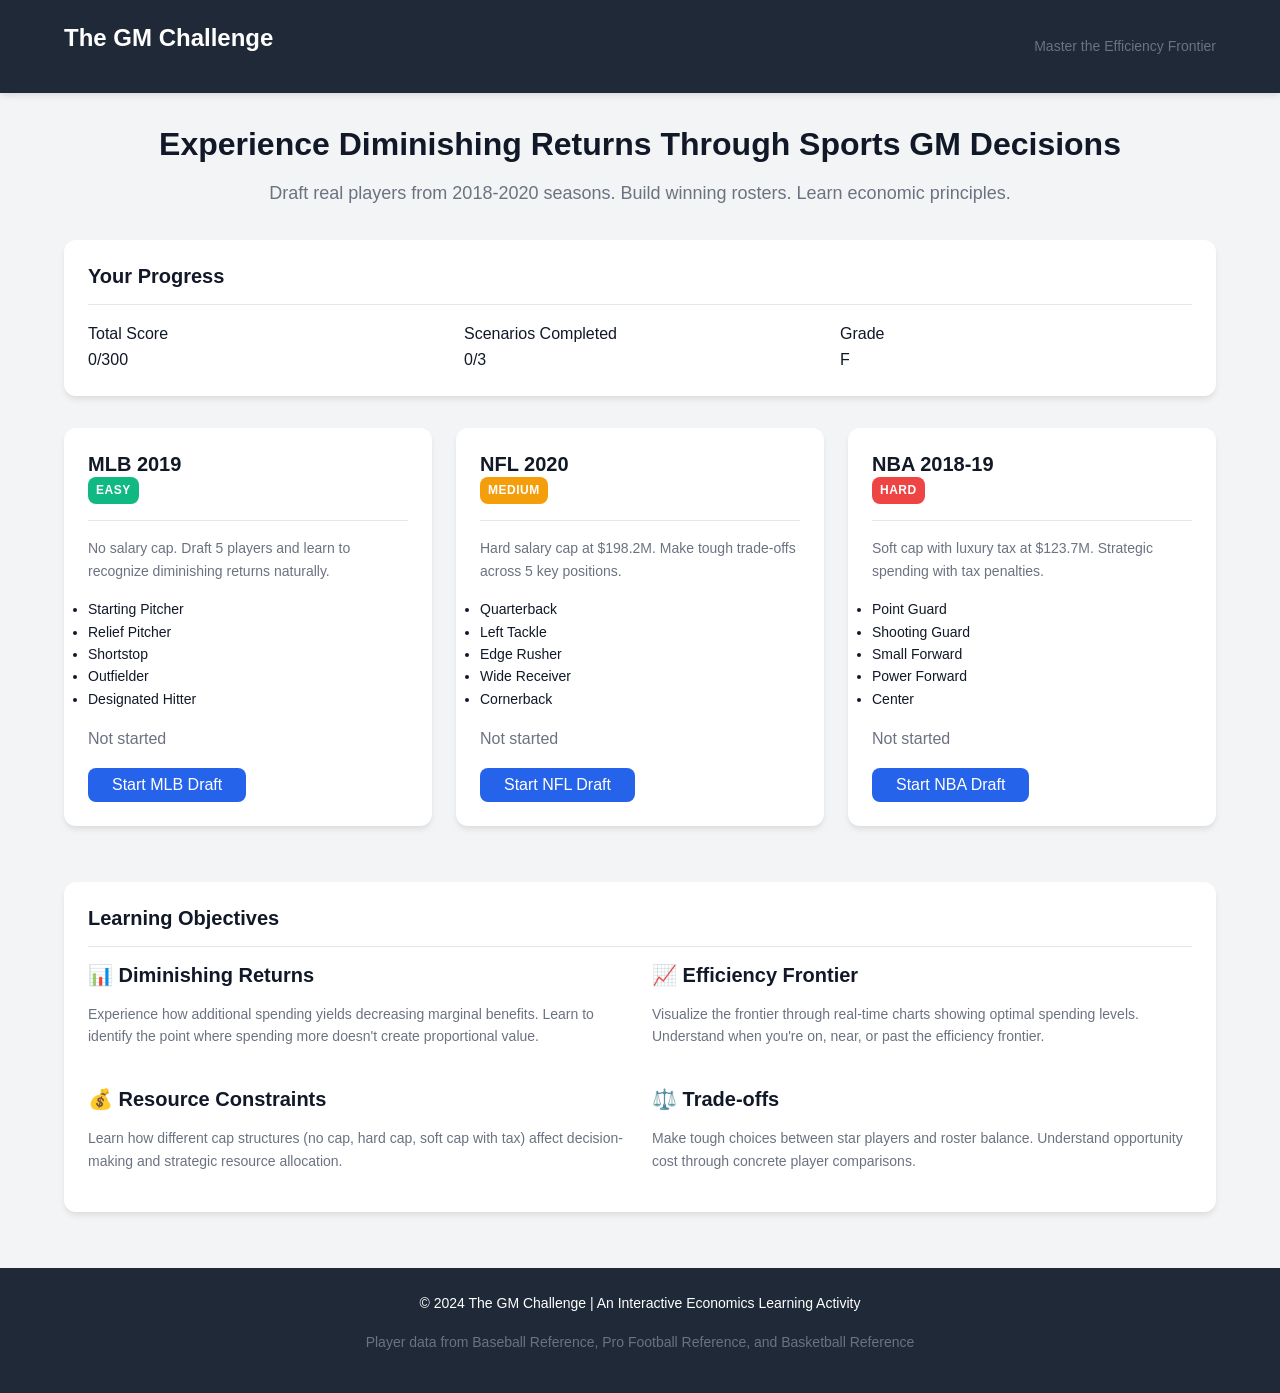
==== index.html @ 3f4831ae "Implement complete GM Challenge efficiency frontier activity Add interactive web activity where stud" ====
<!DOCTYPE html>
<html lang="en">
<head>
  <meta charset="UTF-8">
  <meta name="viewport" content="width=device-width, initial-scale=1.0">
  <title>The GM Challenge - Master the Efficiency Frontier</title>
  <link rel="stylesheet" href="css/main.css">
  <link rel="stylesheet" href="css/player-card.css">
</head>
<body>
  <header class="header">
    <div class="container">
      <div class="header-content">
        <h1 class="logo">The GM Challenge</h1>
        <div class="text-muted text-sm">Master the Efficiency Frontier</div>
      </div>
    </div>
  </header>

  <main class="main-content">
    <div class="container">
      <section class="hero text-center mb-xl">
        <h2>Experience Diminishing Returns Through Sports GM Decisions</h2>
        <p class="text-lg text-muted">
          Draft real players from 2018-2020 seasons. Build winning rosters. Learn economic principles.
        </p>
      </section>

      <section class="card">
        <div class="card-header">
          <h3 class="card-title">Your Progress</h3>
        </div>
        <div class="card-body">
          <div id="progress-summary" class="grid grid-3">
            <!-- Progress will be loaded here -->
          </div>
        </div>
      </section>

      <section class="grid grid-3 mt-xl">
        <div class="card">
          <div class="card-header">
            <h4 class="card-title">MLB 2019</h4>
            <span class="badge badge-success">Easy</span>
          </div>
          <div class="card-body">
            <p class="text-sm text-muted">
              No salary cap. Draft 5 players and learn to recognize diminishing returns naturally.
            </p>
            <ul class="text-sm mb-md">
              <li>Starting Pitcher</li>
              <li>Relief Pitcher</li>
              <li>Shortstop</li>
              <li>Outfielder</li>
              <li>Designated Hitter</li>
            </ul>
            <div class="scenario-status" data-league="MLB_2019">
              <span class="status-text text-muted">Not started</span>
            </div>
            <button class="btn btn-primary mt-md" onclick="startScenario('MLB_2019')">
              Start MLB Draft
            </button>
          </div>
        </div>

        <div class="card">
          <div class="card-header">
            <h4 class="card-title">NFL 2020</h4>
            <span class="badge badge-warning">Medium</span>
          </div>
          <div class="card-body">
            <p class="text-sm text-muted">
              Hard salary cap at $198.2M. Make tough trade-offs across 5 key positions.
            </p>
            <ul class="text-sm mb-md">
              <li>Quarterback</li>
              <li>Left Tackle</li>
              <li>Edge Rusher</li>
              <li>Wide Receiver</li>
              <li>Cornerback</li>
            </ul>
            <div class="scenario-status" data-league="NFL_2020">
              <span class="status-text text-muted">Not started</span>
            </div>
            <button class="btn btn-primary mt-md" onclick="startScenario('NFL_2020')">
              Start NFL Draft
            </button>
          </div>
        </div>

        <div class="card">
          <div class="card-header">
            <h4 class="card-title">NBA 2018-19</h4>
            <span class="badge badge-danger">Hard</span>
          </div>
          <div class="card-body">
            <p class="text-sm text-muted">
              Soft cap with luxury tax at $123.7M. Strategic spending with tax penalties.
            </p>
            <ul class="text-sm mb-md">
              <li>Point Guard</li>
              <li>Shooting Guard</li>
              <li>Small Forward</li>
              <li>Power Forward</li>
              <li>Center</li>
            </ul>
            <div class="scenario-status" data-league="NBA_2019">
              <span class="status-text text-muted">Not started</span>
            </div>
            <button class="btn btn-primary mt-md" onclick="startScenario('NBA_2019')">
              Start NBA Draft
            </button>
          </div>
        </div>
      </section>

      <section class="card mt-xl">
        <div class="card-header">
          <h3 class="card-title">Learning Objectives</h3>
        </div>
        <div class="card-body">
          <div class="grid grid-2">
            <div>
              <h5>📊 Diminishing Returns</h5>
              <p class="text-sm text-muted">
                Experience how additional spending yields decreasing marginal benefits.
                Learn to identify the point where spending more doesn't create proportional value.
              </p>
            </div>
            <div>
              <h5>📈 Efficiency Frontier</h5>
              <p class="text-sm text-muted">
                Visualize the frontier through real-time charts showing optimal spending levels.
                Understand when you're on, near, or past the efficiency frontier.
              </p>
            </div>
            <div>
              <h5>💰 Resource Constraints</h5>
              <p class="text-sm text-muted">
                Learn how different cap structures (no cap, hard cap, soft cap with tax)
                affect decision-making and strategic resource allocation.
              </p>
            </div>
            <div>
              <h5>⚖️ Trade-offs</h5>
              <p class="text-sm text-muted">
                Make tough choices between star players and roster balance.
                Understand opportunity cost through concrete player comparisons.
              </p>
            </div>
          </div>
        </div>
      </section>

      <section id="badges-section" class="card mt-xl" style="display: none;">
        <div class="card-header">
          <h3 class="card-title">Your Badges</h3>
        </div>
        <div class="card-body">
          <div id="badges-display" class="flex gap-md">
            <!-- Badges will be loaded here -->
          </div>
        </div>
      </section>
    </div>
  </main>

  <footer class="footer">
    <div class="container">
      <p class="text-sm">
        &copy; 2024 The GM Challenge | An Interactive Economics Learning Activity
      </p>
      <p class="text-sm text-muted">
        Player data from Baseball Reference, Pro Football Reference, and Basketball Reference
      </p>
    </div>
  </footer>

  <script src="js/config.js"></script>
  <script src="js/storage.js"></script>
  <script src="js/utils.js"></script>
  <script>
    // Initialize session storage
    const storage = new SessionStorage();

    // Load progress on page load
    document.addEventListener('DOMContentLoaded', () => {
      loadProgress();
      loadBadges();
    });

    function loadProgress() {
      const summary = storage.getSummary();
      const scenarios = storage.session.scenarios;

      // Update scenario statuses
      for (const [league, scenario] of Object.entries(scenarios)) {
        const statusEl = document.querySelector(`[data-league="${league}"] .status-text`);
        if (statusEl) {
          if (scenario.completed) {
            statusEl.textContent = `Completed - Score: ${scenario.score}/100`;
            statusEl.className = 'status-text text-bold';
            statusEl.style.color = 'var(--color-secondary)';
          }
        }
      }

      // Show progress summary
      const progressEl = document.getElementById('progress-summary');
      progressEl.innerHTML = `
        <div class="metric-card">
          <div class="metric-label">Total Score</div>
          <div class="metric-value">${summary.totalScore}/300</div>
        </div>
        <div class="metric-card">
          <div class="metric-label">Scenarios Completed</div>
          <div class="metric-value">${summary.scenariosCompleted}/3</div>
        </div>
        <div class="metric-card">
          <div class="metric-label">Grade</div>
          <div class="metric-value">${summary.grade || '-'}</div>
        </div>
      `;
    }

    function loadBadges() {
      const badges = storage.session.badges;
      if (badges.length > 0) {
        const badgesSection = document.getElementById('badges-section');
        const badgesDisplay = document.getElementById('badges-display');
        badgesSection.style.display = 'block';

        badgesDisplay.innerHTML = badges.map(badgeId => {
          const badge = getBadgeInfo(badgeId);
          return `
            <div class="card" style="text-align: center; min-width: 150px;">
              <div style="font-size: 3rem;">${badge.icon}</div>
              <h5 class="mt-sm mb-xs">${badge.name}</h5>
              <p class="text-sm text-muted">${badge.description}</p>
            </div>
          `;
        }).join('');
      }
    }

    function startScenario(league) {
      // Save current league
      storage.session.currentScenario = league;
      storage.saveSession();

      // Navigate to activity page
      window.location.href = `activity.html?league=${league}`;
    }

    // Reset session (for testing)
    function resetProgress() {
      if (confirm('Are you sure you want to reset all progress?')) {
        storage.resetSession();
        loadProgress();
        loadBadges();
        showToast('Progress reset successfully', 'success');
      }
    }
  </script>
</body>
</html>
---- css/main.css ----
/* Main stylesheet with global styles, variables, and reset */

:root {
  /* Colors */
  --color-primary: #2563eb;
  --color-secondary: #10b981;
  --color-warning: #f59e0b;
  --color-danger: #ef4444;
  --color-neutral: #6b7280;

  /* Background colors */
  --bg-primary: #ffffff;
  --bg-secondary: #f3f4f6;
  --bg-dark: #1f2937;
  --bg-card: #ffffff;

  /* Text colors */
  --text-primary: #111827;
  --text-secondary: #6b7280;
  --text-inverse: #ffffff;

  /* Border */
  --border-color: #e5e7eb;
  --border-radius: 8px;
  --border-radius-lg: 12px;

  /* Shadows */
  --shadow-sm: 0 1px 2px 0 rgba(0, 0, 0, 0.05);
  --shadow-md: 0 4px 6px -1px rgba(0, 0, 0, 0.1);
  --shadow-lg: 0 10px 15px -3px rgba(0, 0, 0, 0.1);

  /* Spacing */
  --spacing-xs: 0.25rem;
  --spacing-sm: 0.5rem;
  --spacing-md: 1rem;
  --spacing-lg: 1.5rem;
  --spacing-xl: 2rem;

  /* Typography */
  --font-sans: -apple-system, BlinkMacSystemFont, 'Segoe UI', Roboto, 'Helvetica Neue', Arial, sans-serif;
  --font-mono: 'SF Mono', Monaco, 'Cascadia Code', 'Roboto Mono', Consolas, 'Courier New', monospace;

  /* Transitions */
  --transition-fast: 150ms ease-in-out;
  --transition-normal: 250ms ease-in-out;
  --transition-slow: 350ms ease-in-out;
}

/* CSS Reset */
*, *::before, *::after {
  box-sizing: border-box;
  margin: 0;
  padding: 0;
}

html {
  font-size: 16px;
  -webkit-font-smoothing: antialiased;
  -moz-osx-font-smoothing: grayscale;
}

body {
  font-family: var(--font-sans);
  color: var(--text-primary);
  background-color: var(--bg-secondary);
  line-height: 1.6;
  min-height: 100vh;
}

/* Typography */
h1, h2, h3, h4, h5, h6 {
  font-weight: 700;
  line-height: 1.2;
  margin-bottom: var(--spacing-md);
}

h1 { font-size: 2.5rem; }
h2 { font-size: 2rem; }
h3 { font-size: 1.75rem; }
h4 { font-size: 1.5rem; }
h5 { font-size: 1.25rem; }
h6 { font-size: 1rem; }

p {
  margin-bottom: var(--spacing-md);
}

a {
  color: var(--color-primary);
  text-decoration: none;
  transition: color var(--transition-fast);
}

a:hover {
  text-decoration: underline;
}

/* Container */
.container {
  max-width: 1200px;
  margin: 0 auto;
  padding: 0 var(--spacing-lg);
}

.container-fluid {
  width: 100%;
  padding: 0 var(--spacing-lg);
}

/* Layout */
.header {
  background-color: var(--bg-dark);
  color: var(--text-inverse);
  padding: var(--spacing-lg) 0;
  box-shadow: var(--shadow-md);
}

.header-content {
  display: flex;
  justify-content: space-between;
  align-items: center;
}

.logo {
  font-size: 1.5rem;
  font-weight: 700;
  color: var(--text-inverse);
}

.main-content {
  padding: var(--spacing-xl) 0;
  min-height: calc(100vh - 200px);
}

.footer {
  background-color: var(--bg-dark);
  color: var(--text-inverse);
  padding: var(--spacing-lg) 0;
  text-align: center;
  margin-top: auto;
}

/* Cards */
.card {
  background-color: var(--bg-card);
  border-radius: var(--border-radius-lg);
  box-shadow: var(--shadow-md);
  padding: var(--spacing-lg);
  margin-bottom: var(--spacing-lg);
}

.card-header {
  border-bottom: 1px solid var(--border-color);
  padding-bottom: var(--spacing-md);
  margin-bottom: var(--spacing-md);
}

.card-title {
  font-size: 1.25rem;
  font-weight: 600;
  margin-bottom: 0;
}

.card-body {
  padding: 0;
}

/* Buttons */
.btn {
  display: inline-block;
  padding: var(--spacing-sm) var(--spacing-lg);
  font-size: 1rem;
  font-weight: 500;
  text-align: center;
  text-decoration: none;
  border: none;
  border-radius: var(--border-radius);
  cursor: pointer;
  transition: all var(--transition-fast);
  white-space: nowrap;
}

.btn:disabled {
  opacity: 0.5;
  cursor: not-allowed;
}

.btn-primary {
  background-color: var(--color-primary);
  color: white;
}

.btn-primary:hover:not(:disabled) {
  background-color: #1d4ed8;
  text-decoration: none;
}

.btn-secondary {
  background-color: var(--color-secondary);
  color: white;
}

.btn-secondary:hover:not(:disabled) {
  background-color: #059669;
  text-decoration: none;
}

.btn-warning {
  background-color: var(--color-warning);
  color: white;
}

.btn-danger {
  background-color: var(--color-danger);
  color: white;
}

.btn-outline {
  background-color: transparent;
  border: 2px solid var(--color-primary);
  color: var(--color-primary);
}

.btn-outline:hover:not(:disabled) {
  background-color: var(--color-primary);
  color: white;
  text-decoration: none;
}

.btn-lg {
  padding: var(--spacing-md) var(--spacing-xl);
  font-size: 1.125rem;
}

.btn-sm {
  padding: var(--spacing-xs) var(--spacing-md);
  font-size: 0.875rem;
}

/* Forms */
.form-group {
  margin-bottom: var(--spacing-lg);
}

.form-label {
  display: block;
  font-weight: 500;
  margin-bottom: var(--spacing-sm);
  color: var(--text-primary);
}

.form-control {
  width: 100%;
  padding: var(--spacing-sm) var(--spacing-md);
  font-size: 1rem;
  border: 1px solid var(--border-color);
  border-radius: var(--border-radius);
  transition: border-color var(--transition-fast);
}

.form-control:focus {
  outline: none;
  border-color: var(--color-primary);
  box-shadow: 0 0 0 3px rgba(37, 99, 235, 0.1);
}

/* Grid */
.grid {
  display: grid;
  gap: var(--spacing-lg);
}

.grid-2 {
  grid-template-columns: repeat(2, 1fr);
}

.grid-3 {
  grid-template-columns: repeat(3, 1fr);
}

.grid-4 {
  grid-template-columns: repeat(4, 1fr);
}

@media (max-width: 768px) {
  .grid-2, .grid-3, .grid-4 {
    grid-template-columns: 1fr;
  }
}

/* Flex utilities */
.flex {
  display: flex;
}

.flex-col {
  flex-direction: column;
}

.items-center {
  align-items: center;
}

.justify-between {
  justify-content: space-between;
}

.justify-center {
  justify-content: center;
}

.gap-sm {
  gap: var(--spacing-sm);
}

.gap-md {
  gap: var(--spacing-md);
}

.gap-lg {
  gap: var(--spacing-lg);
}

/* Text utilities */
.text-center {
  text-align: center;
}

.text-right {
  text-align: right;
}

.text-sm {
  font-size: 0.875rem;
}

.text-lg {
  font-size: 1.125rem;
}

.text-xl {
  font-size: 1.25rem;
}

.text-muted {
  color: var(--text-secondary);
}

.text-bold {
  font-weight: 700;
}

/* Spacing utilities */
.mb-sm { margin-bottom: var(--spacing-sm); }
.mb-md { margin-bottom: var(--spacing-md); }
.mb-lg { margin-bottom: var(--spacing-lg); }
.mb-xl { margin-bottom: var(--spacing-xl); }

.mt-sm { margin-top: var(--spacing-sm); }
.mt-md { margin-top: var(--spacing-md); }
.mt-lg { margin-top: var(--spacing-lg); }
.mt-xl { margin-top: var(--spacing-xl); }

.p-sm { padding: var(--spacing-sm); }
.p-md { padding: var(--spacing-md); }
.p-lg { padding: var(--spacing-lg); }
.p-xl { padding: var(--spacing-xl); }

/* Toast notifications */
.toast {
  position: fixed;
  bottom: 20px;
  right: 20px;
  padding: var(--spacing-md) var(--spacing-lg);
  background-color: var(--bg-dark);
  color: var(--text-inverse);
  border-radius: var(--border-radius);
  box-shadow: var(--shadow-lg);
  opacity: 0;
  transform: translateY(20px);
  transition: all var(--transition-normal);
  z-index: 1000;
  max-width: 400px;
}

.toast.show {
  opacity: 1;
  transform: translateY(0);
}

.toast-success {
  background-color: var(--color-secondary);
}

.toast-error {
  background-color: var(--color-danger);
}

.toast-warning {
  background-color: var(--color-warning);
}

.toast-info {
  background-color: var(--color-primary);
}

/* Badge */
.badge {
  display: inline-block;
  padding: var(--spacing-xs) var(--spacing-sm);
  font-size: 0.75rem;
  font-weight: 600;
  border-radius: var(--border-radius);
  text-transform: uppercase;
  letter-spacing: 0.5px;
}

.badge-primary {
  background-color: var(--color-primary);
  color: white;
}

.badge-success {
  background-color: var(--color-secondary);
  color: white;
}

.badge-warning {
  background-color: var(--color-warning);
  color: white;
}

.badge-danger {
  background-color: var(--color-danger);
  color: white;
}

/* Progress bar */
.progress {
  height: 8px;
  background-color: var(--bg-secondary);
  border-radius: 4px;
  overflow: hidden;
}

.progress-bar {
  height: 100%;
  background-color: var(--color-primary);
  transition: width var(--transition-normal);
}

/* Loading spinner */
.spinner {
  border: 3px solid var(--bg-secondary);
  border-top: 3px solid var(--color-primary);
  border-radius: 50%;
  width: 40px;
  height: 40px;
  animation: spin 1s linear infinite;
}

@keyframes spin {
  0% { transform: rotate(0deg); }
  100% { transform: rotate(360deg); }
}

/* Responsive */
@media (max-width: 768px) {
  html {
    font-size: 14px;
  }

  .container {
    padding: 0 var(--spacing-md);
  }

  h1 { font-size: 2rem; }
  h2 { font-size: 1.75rem; }
  h3 { font-size: 1.5rem; }
}
---- css/player-card.css ----
/* Player card component styles */

.player-card {
  background: var(--bg-card);
  border: 2px solid var(--border-color);
  border-radius: var(--border-radius-lg);
  padding: var(--spacing-md);
  cursor: pointer;
  transition: all var(--transition-normal);
  position: relative;
}

.player-card:hover {
  border-color: var(--color-primary);
  box-shadow: var(--shadow-lg);
  transform: translateY(-2px);
}

.player-card.selected {
  border-color: var(--color-primary);
  background-color: rgba(37, 99, 235, 0.05);
}

.player-card-header {
  display: flex;
  justify-content: space-between;
  align-items: flex-start;
  margin-bottom: var(--spacing-md);
}

.player-name {
  font-size: 1.125rem;
  font-weight: 600;
  color: var(--text-primary);
  margin-bottom: var(--spacing-xs);
}

.player-team {
  font-size: 0.875rem;
  color: var(--text-secondary);
}

.player-rating {
  font-size: 1.25rem;
}

.player-stats {
  display: grid;
  grid-template-columns: repeat(2, 1fr);
  gap: var(--spacing-sm);
  margin-bottom: var(--spacing-md);
  padding: var(--spacing-md) 0;
  border-top: 1px solid var(--border-color);
  border-bottom: 1px solid var(--border-color);
}

.stat-item {
  display: flex;
  flex-direction: column;
}

.stat-label {
  font-size: 0.75rem;
  color: var(--text-secondary);
  text-transform: uppercase;
  letter-spacing: 0.5px;
}

.stat-value {
  font-size: 1.125rem;
  font-weight: 600;
  color: var(--text-primary);
}

.salary-tiers {
  display: flex;
  flex-direction: column;
  gap: var(--spacing-sm);
}

.tier-option {
  display: flex;
  align-items: center;
  padding: var(--spacing-sm);
  border: 1px solid var(--border-color);
  border-radius: var(--border-radius);
  cursor: pointer;
  transition: all var(--transition-fast);
}

.tier-option:hover {
  background-color: var(--bg-secondary);
}

.tier-option.selected {
  border-color: var(--color-primary);
  background-color: rgba(37, 99, 235, 0.1);
}

.tier-radio {
  margin-right: var(--spacing-sm);
}

.tier-info {
  flex: 1;
}

.tier-amount {
  font-weight: 600;
  color: var(--text-primary);
}

.tier-label {
  font-size: 0.875rem;
  color: var(--text-secondary);
}

.tier-description {
  font-size: 0.75rem;
  color: var(--text-secondary);
  margin-top: var(--spacing-xs);
}

.efficiency-indicator {
  display: inline-flex;
  align-items: center;
  gap: var(--spacing-xs);
  font-size: 0.875rem;
  padding: var(--spacing-xs) var(--spacing-sm);
  border-radius: var(--border-radius);
  margin-top: var(--spacing-sm);
}

.efficiency-indicator.optimal {
  background-color: rgba(16, 185, 129, 0.1);
  color: var(--color-secondary);
}

.efficiency-indicator.near-frontier {
  background-color: rgba(245, 158, 11, 0.1);
  color: var(--color-warning);
}

.efficiency-indicator.over-frontier {
  background-color: rgba(239, 68, 68, 0.1);
  color: var(--color-danger);
}

.player-context {
  margin-top: var(--spacing-md);
  padding-top: var(--spacing-md);
  border-top: 1px solid var(--border-color);
  font-size: 0.875rem;
  color: var(--text-secondary);
  font-style: italic;
}

.select-button {
  width: 100%;
  margin-top: var(--spacing-md);
}

/* Compact player card for roster display */
.player-card-compact {
  display: flex;
  align-items: center;
  gap: var(--spacing-md);
  padding: var(--spacing-md);
  background: var(--bg-card);
  border: 1px solid var(--border-color);
  border-radius: var(--border-radius);
}

.player-card-compact .player-info {
  flex: 1;
}

.player-card-compact .player-name {
  font-size: 1rem;
  margin-bottom: 0;
}

.player-card-compact .player-team {
  font-size: 0.75rem;
}

.player-card-compact .player-salary {
  font-weight: 600;
  color: var(--color-primary);
}

@media (max-width: 768px) {
  .player-stats {
    grid-template-columns: 1fr;
  }

  .player-card {
    padding: var(--spacing-sm);
  }
}
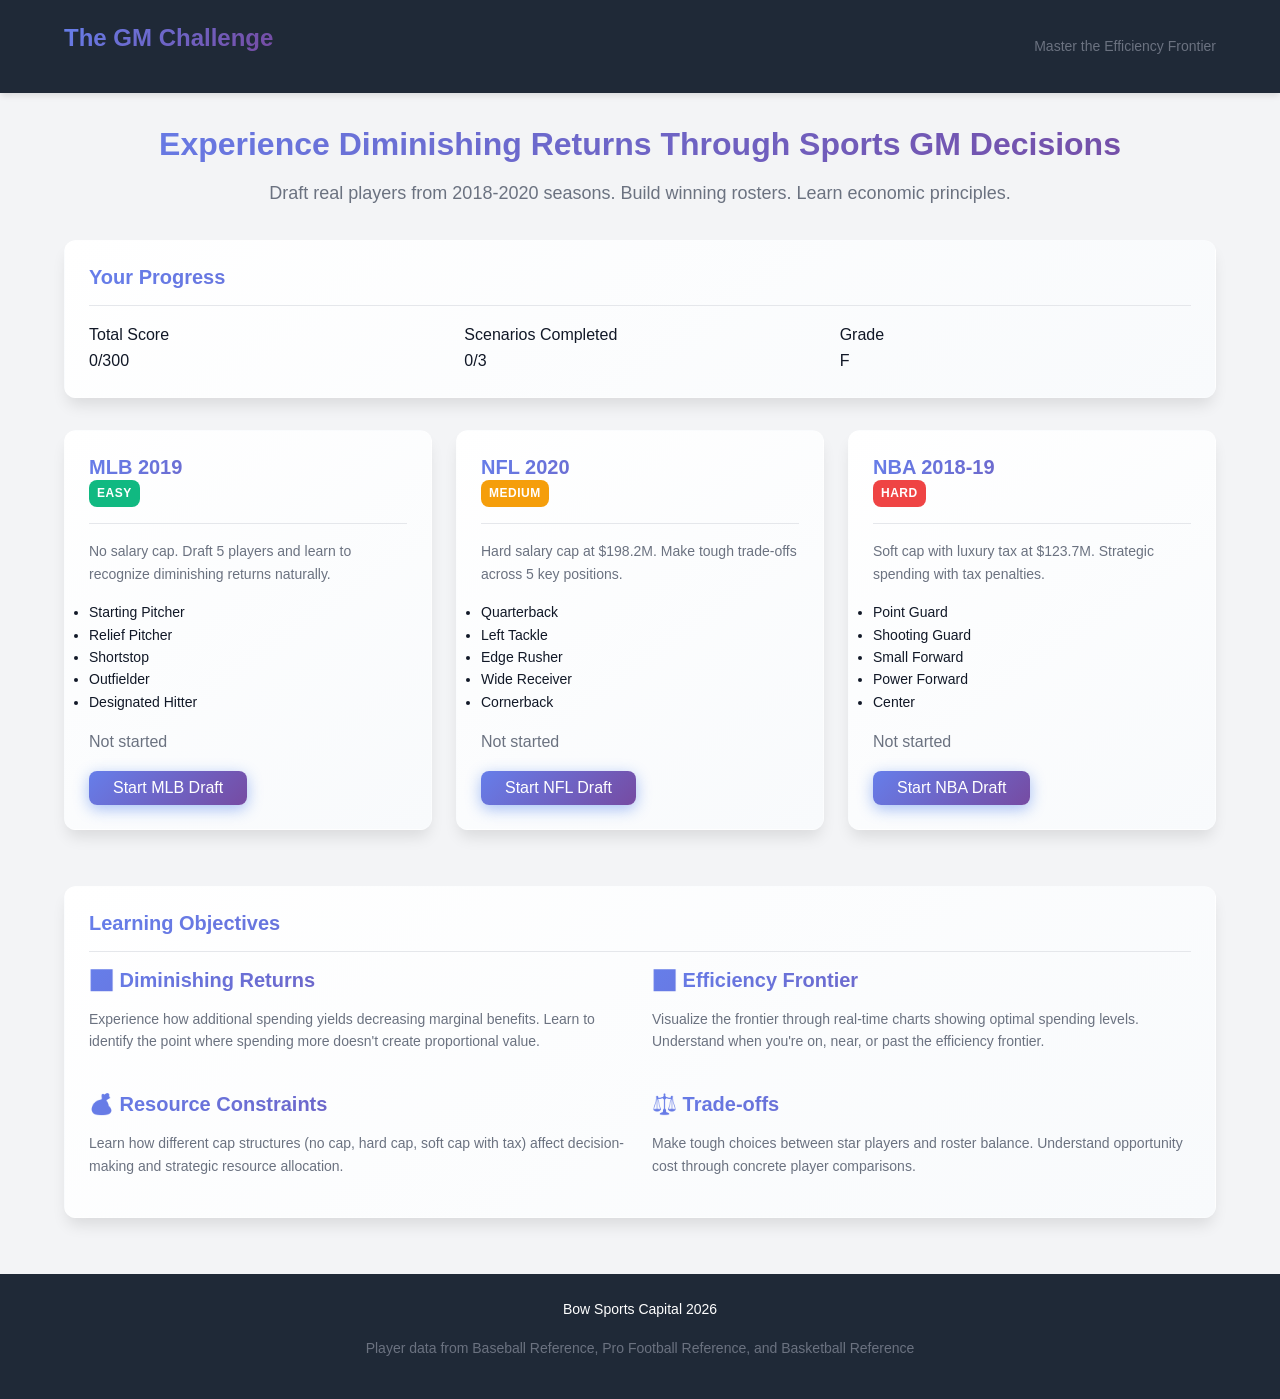
==== commit 2c73771e: "Phase 2 complete: Update copyright to Bow Sports Capital 2026 Updated copyright notices across all H" ====
--- a/index.html
+++ b/index.html
@@ -168,7 +168,7 @@
   <footer class="footer">
     <div class="container">
       <p class="text-sm">
-        &copy; 2024 The GM Challenge | An Interactive Economics Learning Activity
+        Bow Sports Capital 2026
       </p>
       <p class="text-sm text-muted">
         Player data from Baseball Reference, Pro Football Reference, and Basketball Reference
--- a/css/main.css
+++ b/css/main.css
@@ -28,6 +28,9 @@
   --shadow-sm: 0 1px 2px 0 rgba(0, 0, 0, 0.05);
   --shadow-md: 0 4px 6px -1px rgba(0, 0, 0, 0.1);
   --shadow-lg: 0 10px 15px -3px rgba(0, 0, 0, 0.1);
+  --shadow-xl: 0 20px 25px -5px rgba(0,0,0,0.1), 0 10px 10px -5px rgba(0,0,0,0.04);
+  --shadow-glow-blue: 0 0 20px rgba(37, 99, 235, 0.3);
+  --shadow-glow-green: 0 0 20px rgba(16, 185, 129, 0.3);
 
   /* Spacing */
   --spacing-xs: 0.25rem;
@@ -44,6 +47,17 @@
   --transition-fast: 150ms ease-in-out;
   --transition-normal: 250ms ease-in-out;
   --transition-slow: 350ms ease-in-out;
+
+  /* Gradient definitions */
+  --gradient-primary: linear-gradient(135deg, #667eea 0%, #764ba2 100%);
+  --gradient-secondary: linear-gradient(135deg, #f093fb 0%, #f5576c 100%);
+  --gradient-success: linear-gradient(135deg, #4facfe 0%, #00f2fe 100%);
+  --gradient-card: linear-gradient(145deg, #ffffff 0%, #f8fafc 100%);
+  --gradient-header: linear-gradient(180deg, #1f2937 0%, #111827 100%);
+
+  /* Animation easing */
+  --ease-bounce: cubic-bezier(0.68, -0.55, 0.265, 1.55);
+  --ease-smooth: cubic-bezier(0.4, 0, 0.2, 1);
 }
 
 /* CSS Reset */
@@ -67,11 +81,36 @@
   min-height: 100vh;
 }
 
+/* Keyframe Animations */
+@keyframes fadeInUp {
+  from { opacity: 0; transform: translateY(20px); }
+  to { opacity: 1; transform: translateY(0); }
+}
+
+@keyframes scaleIn {
+  from { opacity: 0; transform: scale(0.95); }
+  to { opacity: 1; transform: scale(1); }
+}
+
+@keyframes pulse-subtle {
+  0%, 100% { transform: scale(1); }
+  50% { transform: scale(1.02); }
+}
+
+@keyframes shimmer {
+  0% { background-position: -1000px 0; }
+  100% { background-position: 1000px 0; }
+}
+
 /* Typography */
 h1, h2, h3, h4, h5, h6 {
   font-weight: 700;
   line-height: 1.2;
   margin-bottom: var(--spacing-md);
+  background: var(--gradient-primary);
+  -webkit-background-clip: text;
+  -webkit-text-fill-color: transparent;
+  background-clip: text;
 }
 
 h1 { font-size: 2.5rem; }
@@ -142,11 +181,20 @@
 
 /* Cards */
 .card {
-  background-color: var(--bg-card);
+  background: var(--gradient-card);
+  backdrop-filter: blur(10px);
+  border: 1px solid rgba(255, 255, 255, 0.18);
   border-radius: var(--border-radius-lg);
-  box-shadow: var(--shadow-md);
+  box-shadow: var(--shadow-lg);
   padding: var(--spacing-lg);
   margin-bottom: var(--spacing-lg);
+  animation: fadeInUp 0.6s var(--ease-smooth);
+  transition: all 0.4s var(--ease-smooth);
+}
+
+.card:hover {
+  box-shadow: var(--shadow-xl);
+  transform: translateY(-4px);
 }
 
 .card-header {
@@ -186,12 +234,35 @@
 }
 
 .btn-primary {
-  background-color: var(--color-primary);
-  color: white;
+  background: var(--gradient-primary);
+  color: white;
+  box-shadow: 0 4px 15px rgba(37, 99, 235, 0.4);
+  position: relative;
+  overflow: hidden;
+  transition: all 0.3s var(--ease-smooth);
+}
+
+.btn-primary::after {
+  content: '';
+  position: absolute;
+  top: 50%;
+  left: 50%;
+  width: 0;
+  height: 0;
+  border-radius: 50%;
+  background: rgba(255, 255, 255, 0.3);
+  transform: translate(-50%, -50%);
+  transition: width 0.6s, height 0.6s;
+}
+
+.btn-primary:hover:not(:disabled)::after {
+  width: 300px;
+  height: 300px;
 }
 
 .btn-primary:hover:not(:disabled) {
-  background-color: #1d4ed8;
+  transform: translateY(-2px);
+  box-shadow: 0 6px 20px rgba(37, 99, 235, 0.5);
   text-decoration: none;
 }
 
--- a/css/player-card.css
+++ b/css/player-card.css
@@ -6,13 +6,29 @@
   border-radius: var(--border-radius-lg);
   padding: var(--spacing-md);
   cursor: pointer;
-  transition: all var(--transition-normal);
   position: relative;
+  overflow: hidden;
+  transition: all 0.4s var(--ease-smooth);
+}
+
+.player-card::before {
+  content: '';
+  position: absolute;
+  top: 0;
+  left: -100%;
+  width: 100%;
+  height: 100%;
+  background: linear-gradient(90deg, transparent, rgba(255,255,255,0.3), transparent);
+  transition: left 0.5s;
+}
+
+.player-card:hover::before {
+  left: 100%;
 }
 
 .player-card:hover {
   border-color: var(--color-primary);
-  box-shadow: var(--shadow-lg);
+  box-shadow: var(--shadow-xl);
   transform: translateY(-2px);
 }
 
@@ -97,6 +113,26 @@
   background-color: rgba(37, 99, 235, 0.1);
 }
 
+.tier-recommended {
+  border: 2px solid var(--color-secondary);
+  background: linear-gradient(145deg, #f0fdf4, #dcfce7);
+  position: relative;
+}
+
+.tier-badge {
+  position: absolute;
+  top: -10px;
+  right: 10px;
+  background: var(--gradient-success);
+  color: white;
+  padding: 4px 12px;
+  border-radius: 12px;
+  font-size: 0.75rem;
+  font-weight: 700;
+  box-shadow: var(--shadow-md);
+  z-index: 1;
+}
+
 .tier-radio {
   margin-right: var(--spacing-sm);
 }
